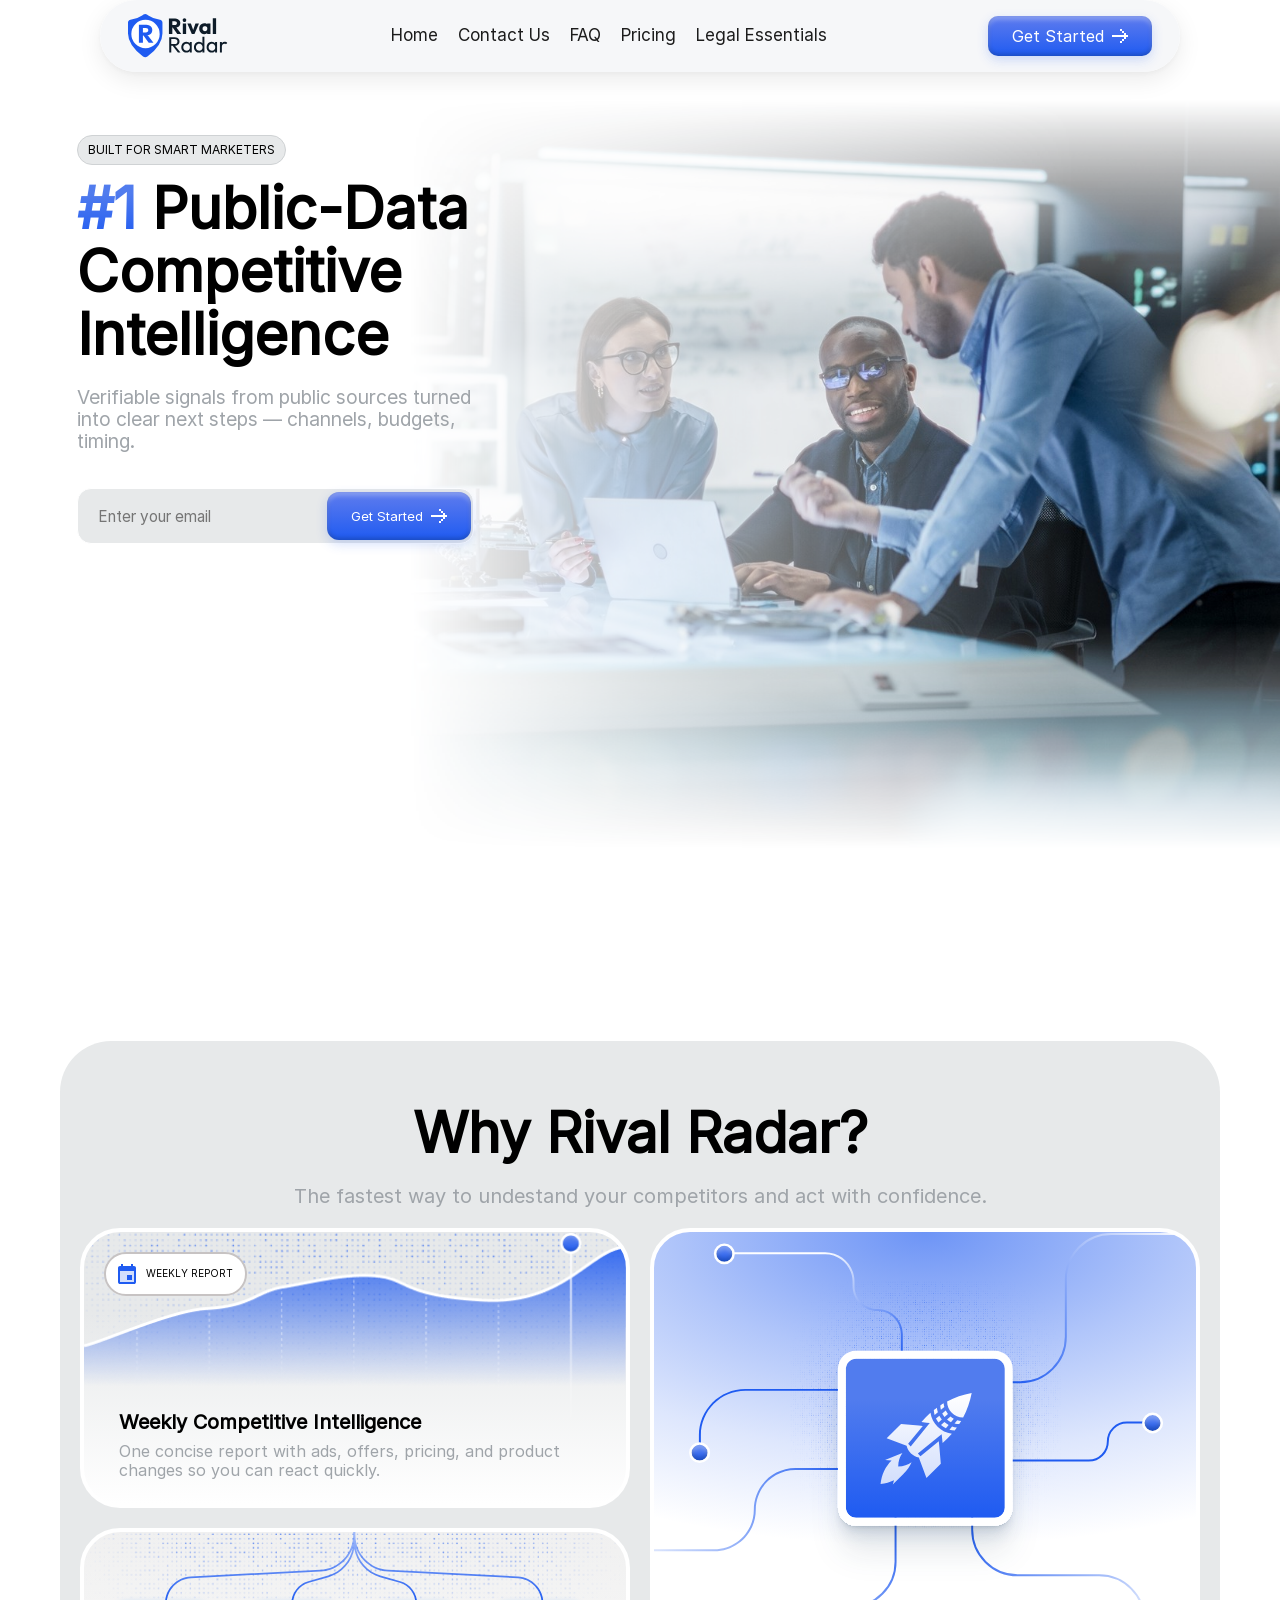
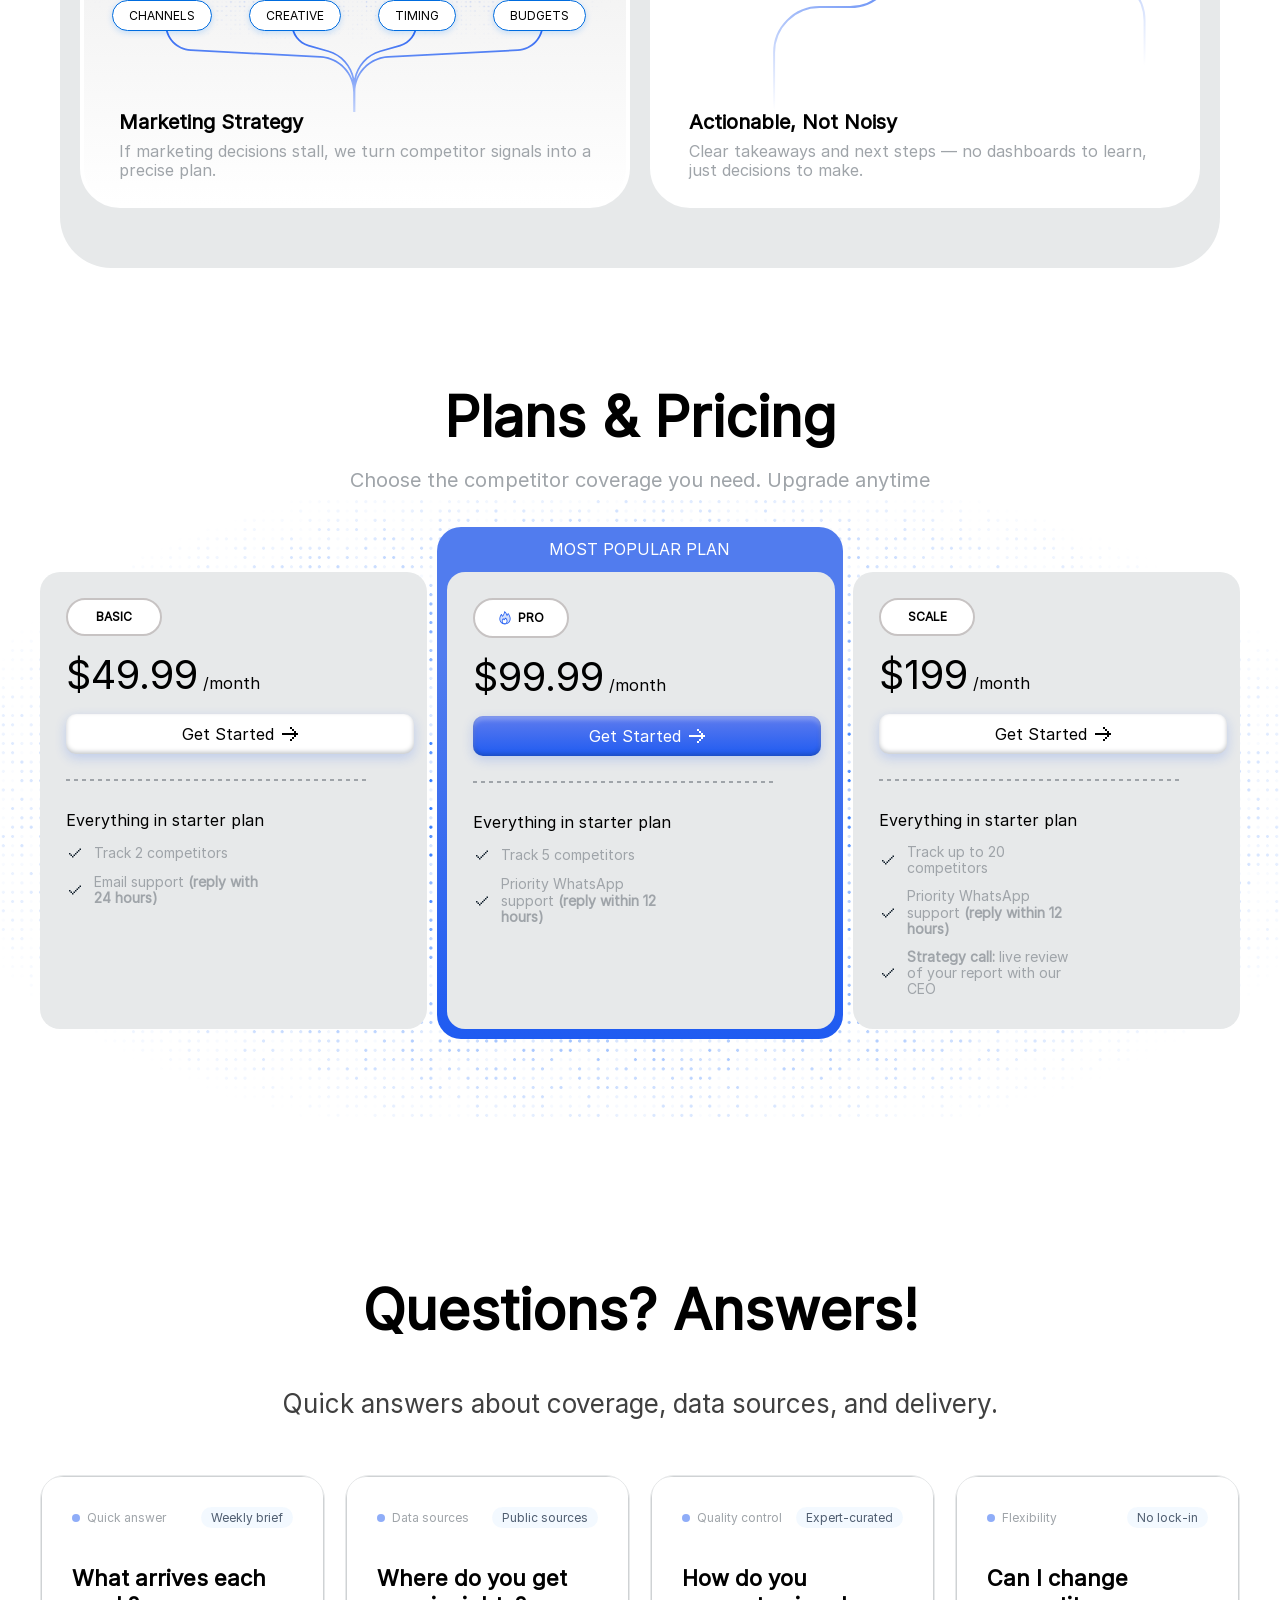
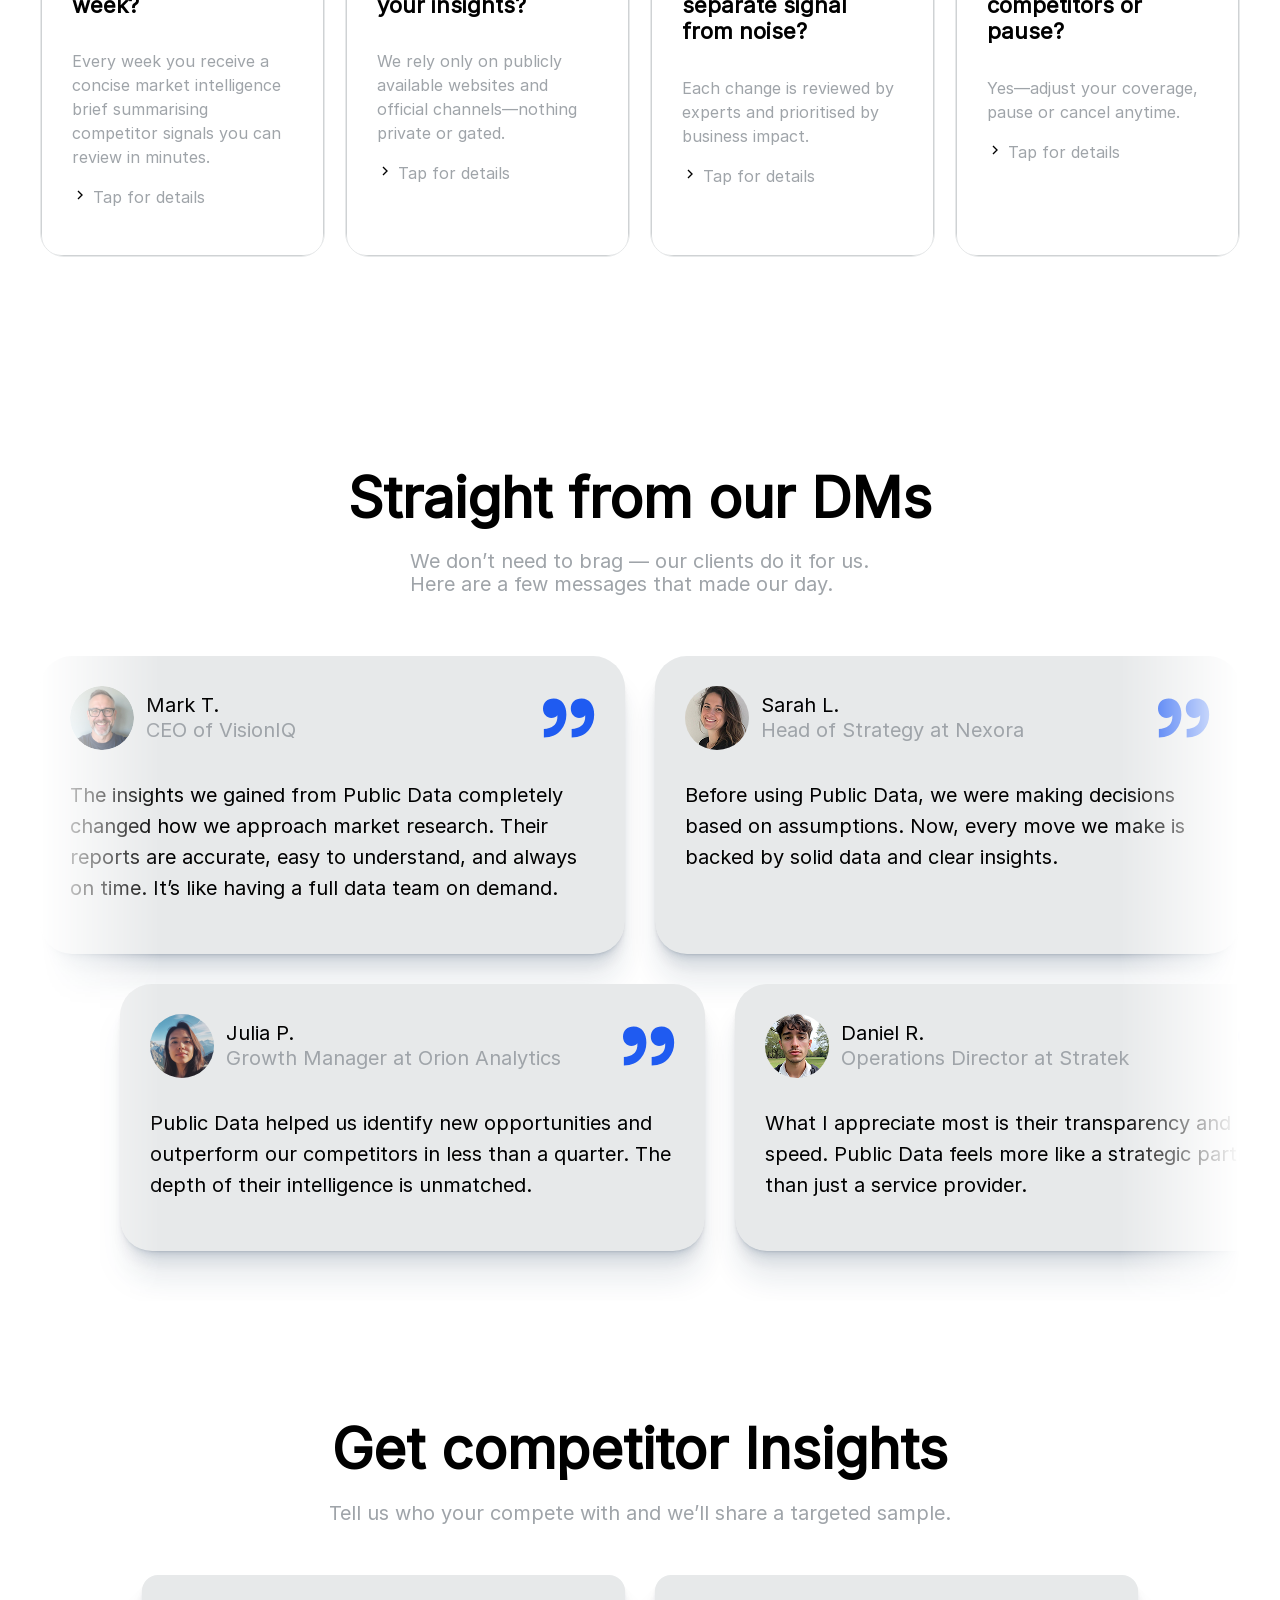
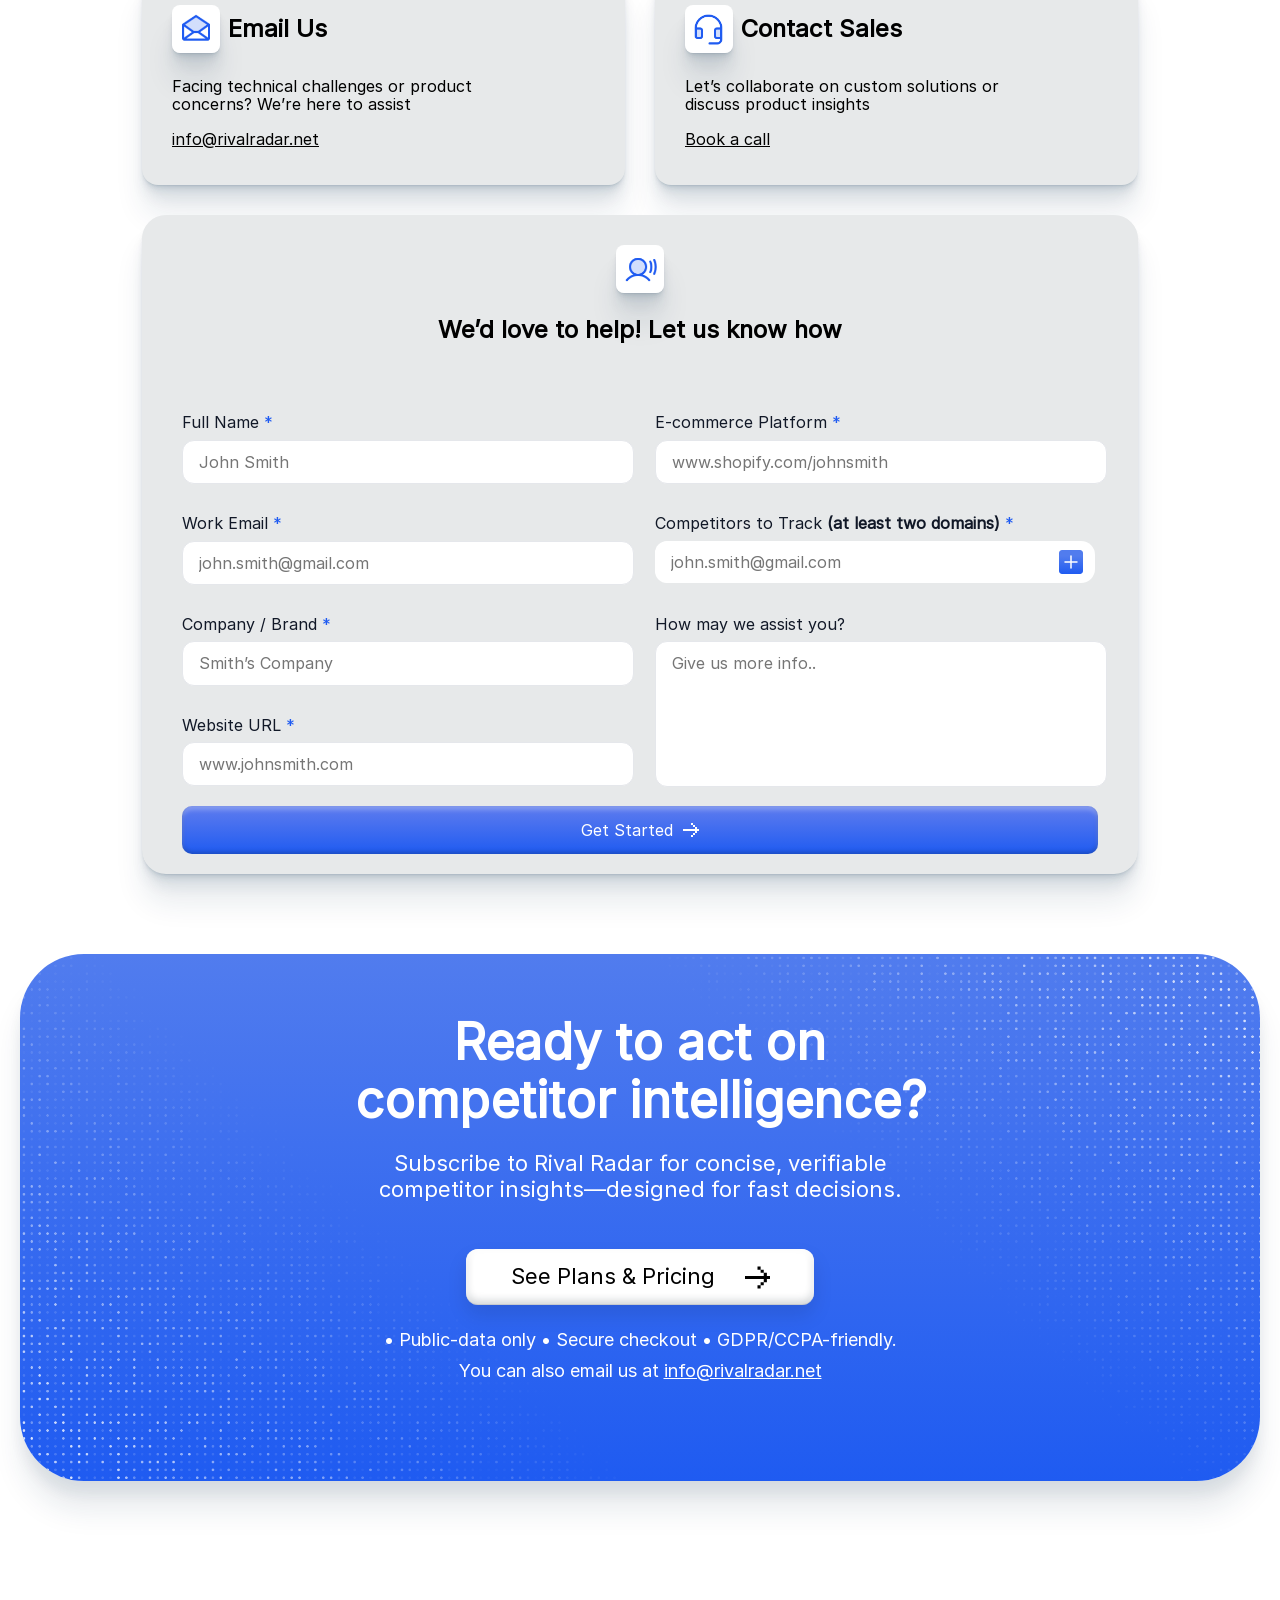
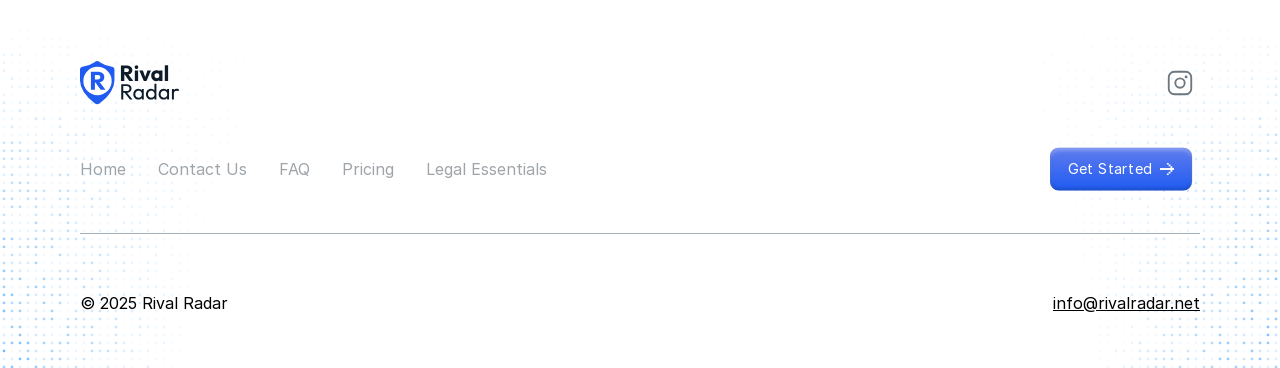
==== index.html @ d48bf8bb "Responsividad en distintas resoluciones" ====
<!doctype html>
<html lang="es">
  <head>
    <meta charset="UTF-8" />
    <meta name="viewport" content="width=device-width, initial-scale=1" />
    <title>RivalRadar</title>
    <meta name="description" content="Landing Page - RivalRadar" />
    <link rel="stylesheet" href="vendor/normalize.css" />
    <link rel="stylesheet" href="vendor/fonts.css" />
    <link rel="stylesheet" href="pages/index.css" />
  </head>
  <body class="body">
    <div class="page">
      <header id="home" class="header">
        <nav class="nav">
          <a href="#home" class="nav__logo-link">
            <img
              src="./images/brand.svg"
              alt="Logotipo RivalRadar"
              class="nav__logo"
            />
          </a>

          <ul class="nav__links">
            <li class="nav__item">
              <a href="#home" class="nav__link">Home</a>
            </li>
            <li class="nav__item">
              <a href="#contact" class="nav__link">Contact Us</a>
            </li>
            <li class="nav__item"><a href="#faq" class="nav__link">FAQ</a></li>
            <li class="nav__item">
              <a href="#pricing" class="nav__link">Pricing</a>
            </li>
            <li class="nav__item">
              <a href="legal.html" class="nav__link">Legal Essentials</a>
            </li>
          </ul>

          <a href="#pricing" class="button">
            Get Started
            <img src="./images/Vector.svg" alt="Flecha" class="button__icon" />
          </a>
        </nav>

        <div class="header__hero-image-container">
          <img
            src="images/Encabezado.jpg"
            alt="Hero section"
            class="header__image"
          />
        </div>

        <div class="header__content">
          <span class="header__label">BUILT FOR SMART MARKETERS</span>

          <h1 class="header__title">
            <span class="header__accent">#1</span>
            Public-Data Competitive Intelligence
          </h1>

          <p class="header__description">
            Verifiable signals from public sources turned into clear next steps
            — channels, budgets, timing.
          </p>

          <form class="header__form">
            <label for="email" class="header__label-hidden"
              >Enter your email</label
            >
            <input
              type="email"
              id="email"
              name="email"
              class="header__input"
              placeholder="Enter your email"
            />

            <button type="submit" href="#pricing" class="button">
              Get Started
              <img
                src="./images/Vector.svg"
                alt="Flecha"
                class="button__icon"
              />
            </button>
          </form>
        </div>
      </header>

      <main class="content">
        <section class="benefits">
          <h2 class="benefits__title">Why Rival Radar?</h2>
          <p class="benefits__text">
            The fastest way to undestand your competitors and act with
            confidence.
          </p>

          <div class="benefits__grid">
            <div class="benefits__item benefits__item--featured">
              <span class="benefits__tag">
                <img
                  class="benefits__tag-icon"
                  alt="Calendario"
                  src="images/Calendario.svg"
                />
                WEEKLY REPORT
              </span>
              <p class="benefits__item-title">
                Weekly Competitive Intelligence
              </p>
              <p class="benefits__item-text">
                One concise report with ads, offers, pricing, and product
                changes so you can react quickly.
              </p>
            </div>

            <div class="benefits__item benefits__item--strategy">
              <div class="benefits__tag-container">
                <span class="benefits__tag-label">CHANNELS</span>
                <span class="benefits__tag-label">CREATIVE</span>
                <span class="benefits__tag-label">TIMING</span>
                <span class="benefits__tag-label">BUDGETS</span>
              </div>
              <p class="benefits__item-title">Marketing Strategy</p>
              <p class="benefits__item-text">
                If marketing decisions stall, we turn competitor signals into a
                precise plan.
              </p>
            </div>

            <div class="benefits__item benefits__item--simple">
              <p class="benefits__item-title">Actionable, Not Noisy</p>
              <p class="benefits__item-text">
                Clear takeaways and next steps — no dashboards to learn, just
                decisions to make.
              </p>
            </div>
          </div>
        </section>
        <section id="pricing" class="pricing">
          <h2 class="pricing__title">Plans & Pricing</h2>
          <p class="pricing__subtitle">
            Choose the competitor coverage you need. Upgrade anytime
          </p>

          <div class="pricing__grid">
            <div class="pricing__item">
              <span class="pricing__tag">BASIC</span>
              <p class="pricing__price">
                <span class="pricing__amount">$49.99</span>
                <span class="pricing__period">/month</span>
              </p>

              <a href="#get-started" class="button button--white">
                Get Started
                <img
                  src="./images/Vector.svg"
                  alt="Flecha"
                  class="button__icon button__icon--dark"
                />
              </a>

              <img
                src="./images/vector51.svg"
                alt="Linea divisora"
                class="pricing__divider"
              />

              <p class="pricing__feature-title">Everything in starter plan</p>

              <ul class="pricing__list">
                <li class="pricing__feature">
                  <img
                    src="./images/check.svg"
                    alt="check"
                    class="pricing__check"
                  />
                  <span class="pricing__feature-text">Track 2 competitors</span>
                </li>
                <li class="pricing__feature">
                  <img
                    src="./images/check.svg"
                    alt="check"
                    class="pricing__check"
                  />
                  <span class="pricing__feature-text"
                    >Email support <strong>(reply with 24 hours)</strong></span
                  >
                </li>
              </ul>
            </div>

            <div class="pricing__wrapper">
              <span class="pricing__popular-label">MOST POPULAR PLAN</span>
              <div class="pricing__item pricing__item--pro">
                <div class="pricing__badge">
                  <span class="pricing__tag">
                    <img
                      src="./images/fire.svg"
                      alt="Pro plan fire"
                      class="pricing__icon-fire"
                    />
                    PRO
                  </span>
                </div>
                <p class="pricing__price">
                  <span class="pricing__amount">$99.99</span>
                  <span class="pricing__period">/month</span>
                </p>

                <a href="#get-started" class="button">
                  Get Started
                  <img
                    src="./images/Vector.svg"
                    alt="Flecha"
                    class="button__icon"
                  />
                </a>

                <img
                  src="./images/vector51.svg"
                  alt="Linea divisora"
                  class="pricing__divider"
                />

                <p class="pricing__feature-title">Everything in starter plan</p>

                <ul class="pricing__list">
                  <li class="pricing__feature">
                    <img
                      src="./images/check.svg"
                      alt="check"
                      class="pricing__check"
                    />
                    <span class="pricing__feature-text"
                      >Track 5 competitors</span
                    >
                  </li>
                  <li class="pricing__feature">
                    <img
                      src="./images/check.svg"
                      alt="check"
                      class="pricing__check"
                    />
                    <span class="pricing__feature-text"
                      >Priority WhatsApp support
                      <strong>(reply within 12 hours)</strong></span
                    >
                  </li>
                </ul>
              </div>
            </div>

            <div class="pricing__item">
              <span class="pricing__tag">SCALE</span>
              <p class="pricing__price">
                <span class="pricing__amount">$199</span>
                <span class="pricing__period">/month</span>
              </p>

              <a href="#get-started" class="button button--white">
                Get Started
                <img
                  src="./images/Vector.svg"
                  alt="Flecha"
                  class="button__icon button__icon--dark"
                />
              </a>

              <img
                src="./images/vector51.svg"
                alt="Linea divisora"
                class="pricing__divider"
              />

              <p class="pricing__feature-title">Everything in starter plan</p>

              <ul class="pricing__list">
                <li class="pricing__feature">
                  <img
                    src="./images/check.svg"
                    alt="check"
                    class="pricing__check"
                  />
                  <span class="pricing__feature-text"
                    >Track up to 20 competitors</span
                  >
                </li>
                <li class="pricing__feature">
                  <img
                    src="./images/check.svg"
                    alt="check"
                    class="pricing__check"
                  />
                  <span class="pricing__feature-text"
                    >Priority WhatsApp support
                    <strong>(reply within 12 hours)</strong></span
                  >
                </li>
                <li class="pricing__feature">
                  <img
                    src="./images/check.svg"
                    alt="check"
                    class="pricing__check"
                  />
                  <span class="pricing__feature-text"
                    ><strong>Strategy call:</strong> live review of your report
                    with our CEO</span
                  >
                </li>
              </ul>
            </div>
          </div>
        </section>
        <section id="faq" class="faq">
          <div class="faq__container">
            <h2 class="faq__title">Questions? Answers!</h2>
            <p class="faq__subtitle">
              Quick answers about coverage, data sources, and delivery.
            </p>
            <div class="faq__grid">
              <article
                class="faq__card"
                role="button"
                tabindex="0"
                aria-label="Pregunta frecuente: Haz clic para ver respuesta"
              >
                <div class="faq__card-inner">
                  <div class="faq__front">
                    <div class="faq__header">
                      <span class="faq__header--text"
                        ><span class="faq__dot"></span>Quick answer</span
                      >
                      <span class="faq__header--label">Weekly brief</span>
                    </div>
                    <h3 class="faq__question">What arrives each week?</h3>
                    <p class="faq__text">
                      Every week you receive a concise market intelligence brief
                      summarising competitor signals you can review in minutes.
                    </p>
                    <div class="faq__hint">
                      <svg
                        viewBox="0 0 24 24"
                        width="16"
                        fill="none"
                        stroke="currentColor"
                        stroke-width="2"
                      >
                        <path d="M9 6l6 6-6 6" />
                      </svg>
                      <span class="faq__hint--text">Tap for details</span>
                    </div>
                  </div>

                  <div class="faq__back">
                    <div class="faq__header">
                      <span class="faq__header--text">Details</span>
                      <span class="faq__header--label">Weekly brief</span>
                    </div>
                    <p class="faq__back--text">
                      Your weekly brief highlights pricing changes, messaging
                      shifts, ads and product launches shaping your market. Each
                      insight links to a public source for fast verification.
                    </p>
                    <div class="faq__proof">
                      <strong class="faq__proof--strong">Essential:</strong>
                      focus on strategy while we track the market for you.
                    </div>
                  </div>
                </div>
              </article>
              <article
                class="faq__card"
                role="button"
                tabindex="0"
                aria-label="Pregunta frecuente: Haz clic para ver respuesta"
              >
                <div class="faq__card-inner">
                  <div class="faq__front">
                    <div class="faq__header">
                      <span class="faq__header--text"
                        ><span class="faq__dot"></span>Data sources</span
                      >
                      <span class="faq__header--label">Public sources</span>
                    </div>
                    <h3 class="faq__question">
                      Where do you get your insights?
                    </h3>
                    <p class="faq__text">
                      We rely only on publicly available websites and official
                      channels—nothing private or gated.
                    </p>
                    <div class="faq__hint">
                      <svg
                        viewBox="0 0 24 24"
                        width="16"
                        fill="none"
                        stroke="currentColor"
                        stroke-width="2"
                      >
                        <path d="M9 6l6 6-6 6" />
                      </svg>
                      <span class="faq__hint--text">Tap for details</span>
                    </div>
                  </div>

                  <div class="faq__back">
                    <div class="faq__header">
                      <span class="faq__header--text">Details</span>
                      <span class="faq__header--label">Public sources</span>
                    </div>
                    <p class="faq__back--text">
                      We monitor competitor websites, pricing pages, publicly
                      disclosed ad libraries and official announcements. No
                      logins, no personal data—just transparent, verifiable
                      sources.
                    </p>
                    <div class="faq__proof">
                      <strong class="faq__proof--strong">Trust:</strong>
                      every insight cites the original public page.
                    </div>
                  </div>
                </div>
              </article>
              <article
                class="faq__card"
                role="button"
                tabindex="0"
                aria-label="Pregunta frecuente: Haz clic para ver respuesta"
              >
                <div class="faq__card-inner">
                  <div class="faq__front">
                    <div class="faq__header">
                      <span class="faq__header--text"
                        ><span class="faq__dot"></span>Quality control</span
                      >
                      <span class="faq__header--label">Expert-curated</span>
                    </div>
                    <h3 class="faq__question">
                      How do you separate signal from noise?
                    </h3>
                    <p class="faq__text">
                      Each change is reviewed by experts and prioritised by
                      business impact.
                    </p>
                    <div class="faq__hint">
                      <svg
                        viewBox="0 0 24 24"
                        width="16"
                        fill="none"
                        stroke="currentColor"
                        stroke-width="2"
                      >
                        <path d="M9 6l6 6-6 6" />
                      </svg>
                      <span class="faq__hint--text">Tap for details</span>
                    </div>
                  </div>

                  <div class="faq__back">
                    <div class="faq__header">
                      <span class="faq__header--text">Details</span>
                      <span class="faq__header--label">Expert-curated</span>
                    </div>
                    <p class="faq__back--text">
                      Our analysts verify what changed, add context on why it
                      matters, and filter out low‑impact updates. You react only
                      to meaningful shifts, not every tiny tweak.
                    </p>
                    <div class="faq__proof">
                      <strong class="faq__proof--strong">Result:</strong>
                      more signal, less noise.
                    </div>
                  </div>
                </div>
              </article>
              <article
                class="faq__card"
                role="button"
                tabindex="0"
                aria-label="Pregunta frecuente: Haz clic para ver respuesta"
              >
                <div class="faq__card-inner">
                  <div class="faq__front">
                    <div class="faq__header">
                      <span class="faq__header--text"
                        ><span class="faq__dot"></span>Flexibility</span
                      >
                      <span class="faq__header--label">No lock‑in</span>
                    </div>
                    <h3 class="faq__question">
                      Can I change competitors or pause?
                    </h3>
                    <p class="faq__text">
                      Yes—adjust your coverage, pause or cancel anytime.
                    </p>
                    <div class="faq__hint">
                      <svg
                        viewBox="0 0 24 24"
                        width="16"
                        fill="none"
                        stroke="currentColor"
                        stroke-width="2"
                      >
                        <path d="M9 6l6 6-6 6" />
                      </svg>
                      <span class="faq__hint--text">Tap for details</span>
                    </div>
                  </div>

                  <div class="faq__back">
                    <div class="faq__header">
                      <span class="faq__header--text">Details</span>
                      <span class="faq__header--label">No lock‑in</span>
                    </div>
                    <p class="faq__back--text">
                      Update the companies you track at any time, pause when
                      you’re busy and resume when ready.
                    </p>
                    <div class="faq__proof">
                      <strong class="faq__proof--strong">Practical:</strong>
                      stay aligned with your evolving market.
                    </div>
                  </div>
                </div>
              </article>
            </div>
          </div>
        </section>
        <section class="testimonials">
          <div class="testimonials__container">
            <h2 class="testimonials__title">Straight from our DMs</h2>
            <p class="testimonials__subtitle">
              We don’t need to brag — our clients do it for us. Here are a few
              messages that made our day.
            </p>

            <div class="testimonials__grid">
              <article class="testimonials__card">
                <header class="testimonials__card-header">
                  <img
                    src="./images/mark.jpg"
                    alt="Mark T."
                    class="testimonials__avatar"
                  />
                  <div class="testimonials__author-info">
                    <span class="testimonials__name">Mark T.</span>
                    <span class="testimonials__occupation"
                      >CEO of VisionIQ</span
                    >
                  </div>
                  <img
                    src="./images/comillas.svg"
                    alt="comillas azules"
                    class="testimonials__quote-icon"
                  />
                </header>
                <p class="testimonials__card-text">
                  The insights we gained from Public Data completely changed how
                  we approach market research. Their reports are accurate, easy
                  to understand, and always on time. It’s like having a full
                  data team on demand.
                </p>
              </article>

              <article class="testimonials__card">
                <header class="testimonials__card-header">
                  <img
                    src="./images/sarah.jpg"
                    alt="Sarah L."
                    class="testimonials__avatar"
                  />
                  <div class="testimonials__author-info">
                    <span class="testimonials__name">Sarah L.</span>
                    <span class="testimonials__occupation"
                      >Head of Strategy at Nexora</span
                    >
                  </div>
                  <img
                    src="./images/comillas.svg"
                    alt="comillas azules"
                    class="testimonials__quote-icon"
                  />
                </header>
                <p class="testimonials__card-text">
                  Before using Public Data, we were making decisions based on
                  assumptions. Now, every move we make is backed by solid data
                  and clear insights.
                </p>
              </article>

              <article class="testimonials__card">
                <header class="testimonials__card-header">
                  <img
                    src="./images/julia.jpg"
                    alt="Julia P."
                    class="testimonials__avatar"
                  />
                  <div class="testimonials__author-info">
                    <span class="testimonials__name">Julia P.</span>
                    <span class="testimonials__occupation"
                      >Growth Manager at Orion Analytics</span
                    >
                  </div>
                  <img
                    src="./images/comillas.svg"
                    alt="comillas azules"
                    class="testimonials__quote-icon"
                  />
                </header>
                <p class="testimonials__card-text">
                  Public Data helped us identify new opportunities and
                  outperform our competitors in less than a quarter. The depth
                  of their intelligence is unmatched.
                </p>
              </article>

              <article class="testimonials__card">
                <header class="testimonials__card-header">
                  <img
                    src="./images/daniel.jpg"
                    alt="Daniel R."
                    class="testimonials__avatar"
                  />
                  <div class="testimonials__author-info">
                    <span class="testimonials__name">Daniel R.</span>
                    <span class="testimonials__occupation"
                      >Operations Director at Stratek</span
                    >
                  </div>
                  <img
                    src="./images/comillas.svg"
                    alt="comillas azules"
                    class="testimonials__quote-icon"
                  />
                </header>
                <p class="testimonials__card-text">
                  What I appreciate most is their transparency and speed. Public
                  Data feels more like a strategic partner than just a service
                  provider.
                </p>
              </article>
            </div>
          </div>
        </section>
        <section id="contact" class="insights">
          <div class="insights__container">
            <h2 class="insights__title">Get competitor Insights</h2>
            <p class="insights__subtitle">
              Tell us who your compete with and we’ll share a targeted sample.
            </p>

            <div class="insights__grid">
              <article class="insights__card">
                <header class="insights__card-header">
                  <img
                    src="./images/email.png"
                    alt="Logo de email"
                    class="insights__card-icon"
                  />
                  <span class="insights__card-label">Email Us</span>
                </header>
                <div class="insights__card-body">
                  <p class="insights__card-text">
                    Facing technical challenges or product concerns? We’re here
                    to assist
                  </p>
                </div>
                <footer class="insights__card-footer">
                  <a href="mailto:info@rivalradar.net" class="insights__link"
                    >info@rivalradar.net</a
                  >
                </footer>
              </article>

              <article class="insights__card">
                <header class="insights__card-header">
                  <img
                    src="./images/phonecall.png"
                    alt="Logo de phonecall"
                    class="insights__card-icon"
                  />
                  <span class="insights__card-label">Contact Sales</span>
                </header>
                <div class="insights__card-body">
                  <p class="insights__card-text">
                    Let’s collaborate on custom solutions or discuss product
                    insights
                  </p>
                </div>
                <footer class="insights__card-footer">
                  <a href="#" class="insights__link">Book a call</a>
                </footer>
              </article>

              <article class="insights__card insights__card--form">
                <header
                  class="insights__card-header insights__card-header--form"
                >
                  <img
                    src="./images/assistance.png"
                    alt="asistencia"
                    class="insights__card-icon"
                  />
                  <span class="insights__card-label insights__card-label--form">
                    We’d love to help! Let us know how
                  </span>
                </header>

                <div class="insights__form-wrapper">
                  <form action="#" class="form">
                    <div class="form__grid">
                      <div class="form__group">
                        <label for="full-name" class="form__label"
                          >Full Name
                          <span class="form__required">*</span></label
                        >
                        <input
                          id="full-name"
                          name="full-name"
                          type="text"
                          class="form__input"
                          placeholder="John Smith"
                          required
                        />
                      </div>

                      <div class="form__group">
                        <label for="platform" class="form__label"
                          >E-commerce Platform
                          <span class="form__required">*</span></label
                        >
                        <input
                          id="platform"
                          name="platform"
                          type="text"
                          class="form__input"
                          placeholder="www.shopify.com/johnsmith"
                          required
                        />
                      </div>

                      <div class="form__group">
                        <label for="email" class="form__label"
                          >Work Email
                          <span class="form__required">*</span></label
                        >
                        <input
                          id="email"
                          name="email"
                          type="email"
                          class="form__input"
                          placeholder="john.smith@gmail.com"
                          required
                        />
                      </div>

                      <div class="form__group">
                        <label for="competitors" class="form__label"
                          >Competitors to Track
                          <strong>(at least two domains)</strong>
                          <span class="form__required">*</span></label
                        >
                        <div class="form__input-container">
                          <input
                            id="competitors"
                            name="competitors"
                            type="text"
                            class="form__input"
                            placeholder="john.smith@gmail.com"
                            required
                          />
                          <button
                            type="button"
                            class="form__add-btn"
                            aria-label="Add competitor"
                          >
                            <img
                              src="./images/positivo.svg"
                              alt="Añadir"
                              class="form__add-icon"
                            />
                          </button>
                        </div>
                      </div>

                      <div class="form__group">
                        <label for="company" class="form__label"
                          >Company / Brand
                          <span class="form__required">*</span></label
                        >
                        <input
                          id="company"
                          name="company"
                          type="text"
                          class="form__input"
                          placeholder="Smith’s Company"
                          required
                        />
                      </div>

                      <div class="form__group">
                        <label for="message" class="form__label"
                          >How may we assist you?</label
                        >
                        <textarea
                          id="message"
                          name="message"
                          class="form__input form__input--textarea"
                          placeholder="Give us more info.."
                        ></textarea>
                      </div>

                      <div class="form__group">
                        <label for="website" class="form__label"
                          >Website URL
                          <span class="form__required">*</span></label
                        >
                        <input
                          id="website"
                          name="website"
                          type="url"
                          class="form__input"
                          placeholder="www.johnsmith.com"
                          required
                        />
                      </div>
                    </div>
                  </form>
                </div>

                <footer
                  class="insights__card-footer insights__card-footer--form"
                >
                  <a href="#pricing" class="button">
                    Get Started
                    <img
                      src="./images/Vector.svg"
                      alt="Flecha"
                      class="button__icon"
                    />
                  </a>
                </footer>
              </article>
            </div>
          </div>
        </section>
        <section class="cta-banner">
          <div class="cta-banner__container">
            <h2 class="cta-banner__title">
              Ready to act on competitor intelligence?
            </h2>
            <p class="cta-banner__description">
              Subscribe to Rival Radar for concise, verifiable competitor
              insights—designed for fast decisions.
            </p>

            <a href="#pricing" class="cta-banner__link">
              See Plans & Pricing
              <img
                src="./images/Vector.svg"
                alt="Flecha"
                class="cta-banner__link-icon"
              />
            </a>

            <div class="cta-banner__info">
              <span class="cta-banner__legal"
                >• Public-data only • Secure checkout •
                GDPR/CCPA-friendly.</span
              >
              <span class="cta-banner__contact">
                You can also email us at
                <a href="mailto:info@rivalradar.net" class="cta-banner__email"
                  >info@rivalradar.net</a
                >
              </span>
            </div>
          </div>
        </section>
      </main>
      <footer class="footer">
        <div class="footer__container">
          <div class="footer__header">
            <a href="#home" class="footer__logo-link">
              <img
                src="./images/brand.svg"
                alt="Logotipo RivalRadar"
                class="footer__logo"
              />
            </a>
            <img
              src="./images/instagram.svg"
              alt="Instagram"
              class="footer__social-icon"
            />
          </div>

          <nav class="footer__nav">
            <ul class="footer__links">
              <li class="footer__item">
                <a href="#home" class="footer__link">Home</a>
              </li>
              <li class="footer__item">
                <a href="#contact" class="footer__link">Contact Us</a>
              </li>
              <li class="footer__item">
                <a href="#faq" class="footer__link">FAQ</a>
              </li>
              <li class="footer__item">
                <a href="#pricing" class="footer__link">Pricing</a>
              </li>
              <li class="footer__item">
                <a href="legal.html" class="footer__link">Legal Essentials</a>
              </li>
            </ul>

            <a href="#pricing" class="footer__cta">
              Get Started
              <img
                src="./images/Vector.svg"
                alt="Flecha"
                class="footer__cta-icon"
              />
            </a>
          </nav>

          <img
            src="./images/dividerLine.svg"
            alt="línea divisoria"
            class="footer__divider"
          />
        </div>

        <div class="footer__bottom">
          <p class="footer__copy">© 2025 Rival Radar</p>
          <a href="mailto:info@rivalradar.net" class="footer__email"
            >info@rivalradar.net</a
          >
        </div>
      </footer>
    </div>
    <script type="module" src="./scripts/script.js"></script>
  </body>
</html>
---- vendor/fonts.css ----
@font-face {
  font-family: "Inter";
  src: url(./fonts/Inter-Regular.woff2) format("woff2");
  font-weight: 400;
}

@font-face {
  font-family: "Inter-black";
  src: url(./fonts/Inter-Black.woff2) format("woff2");
  font-weight: 900;
}
---- pages/index.css ----
@import url(../blocks/header.css);
@import url(../blocks/page.css);
@import url(../blocks/whyRivalRadal.css);
@import url(../blocks/footer.css);
@import url(../blocks/plansAndPricing.css);
@import url(../blocks/faq.css);
@import url(../blocks/testimonials.css);
@import url(../blocks/form.css);
@import url(../blocks/ctaBanner.css);
@import url(../blocks/legalHeader.css);
@import url(../blocks/essentials.css);
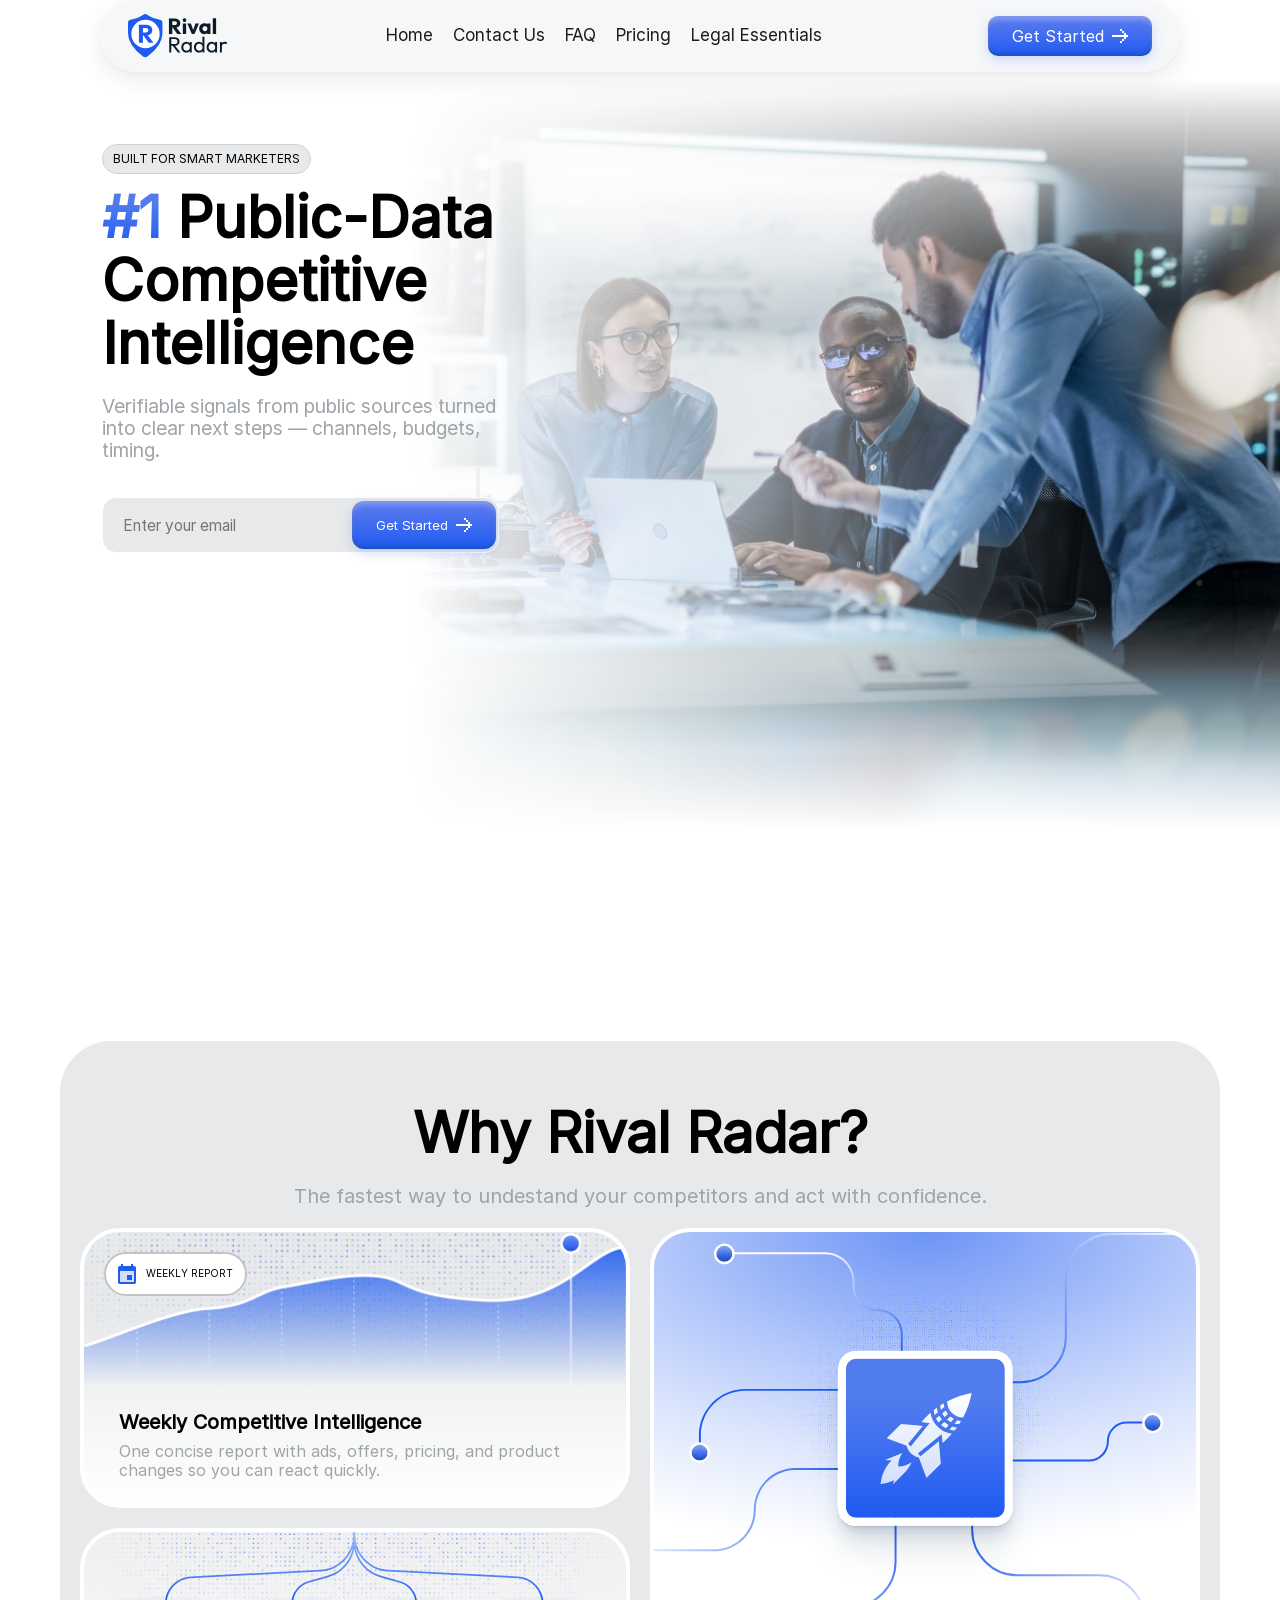
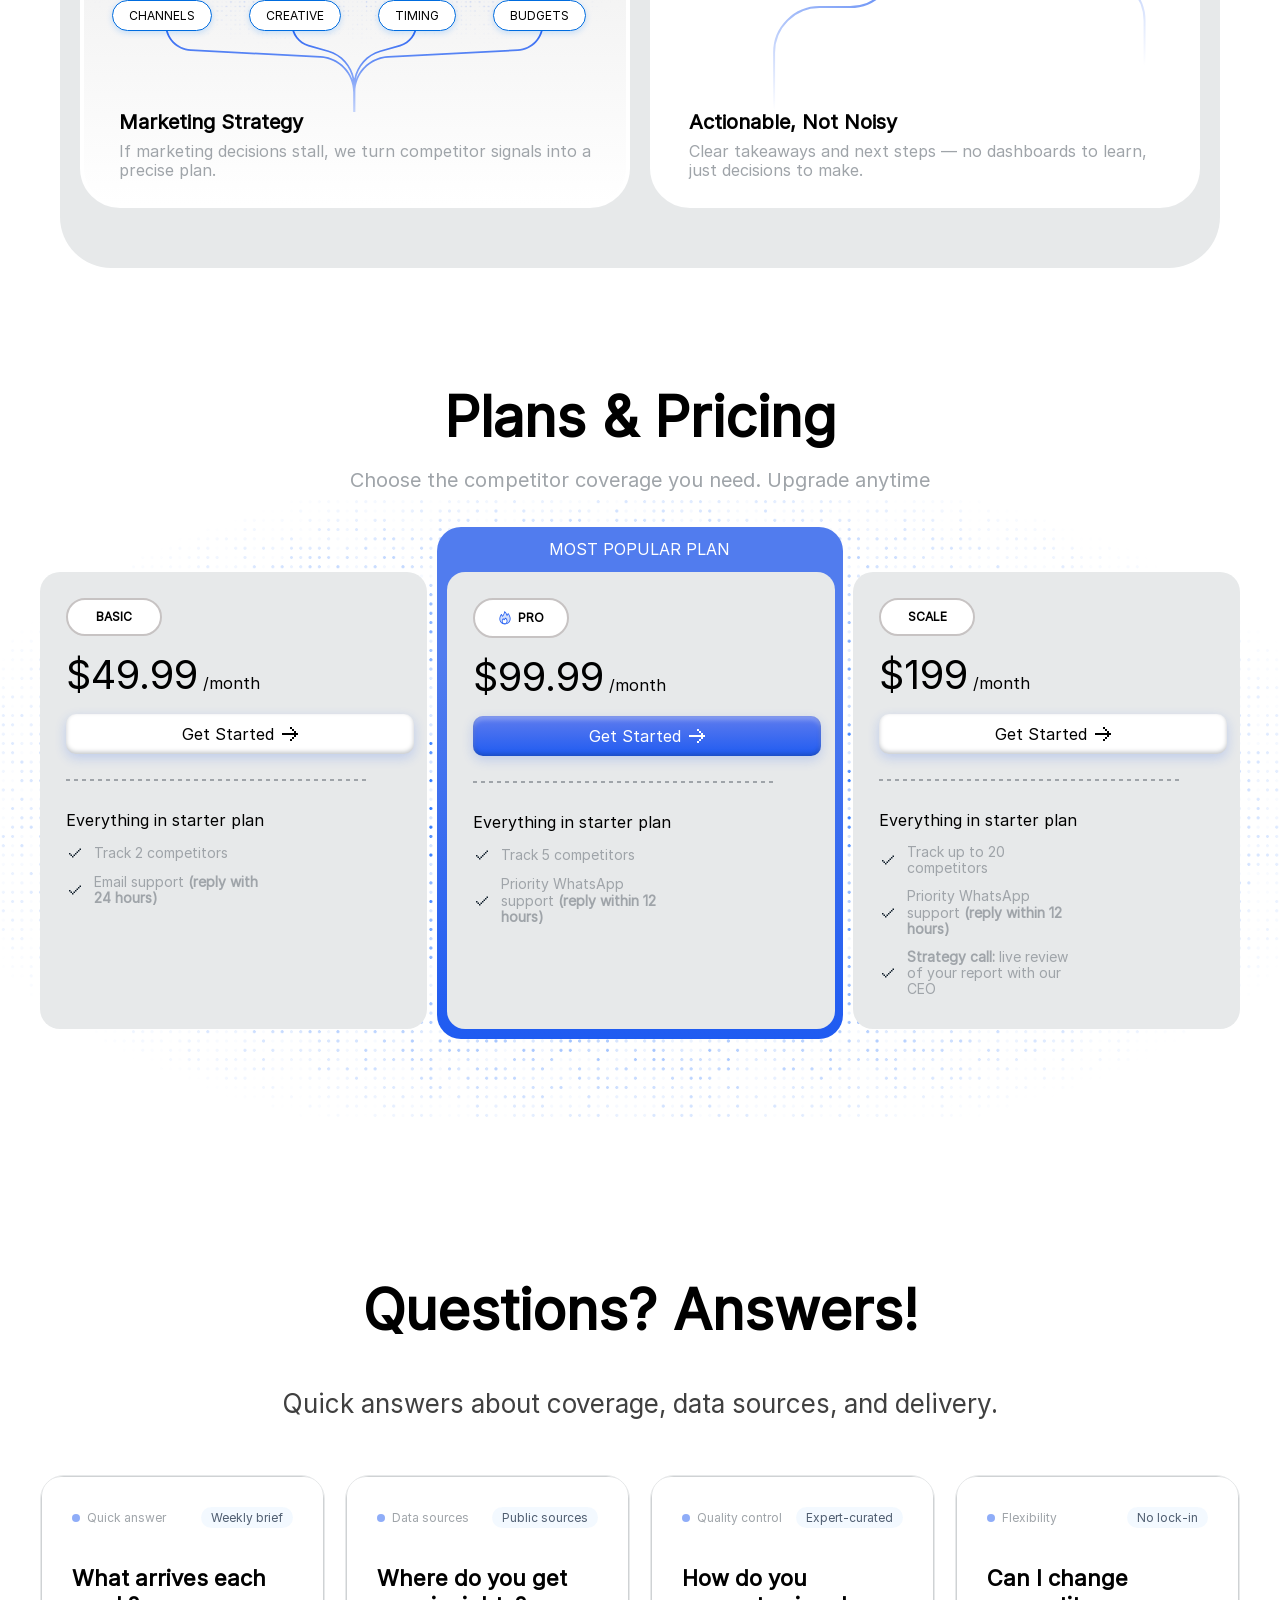
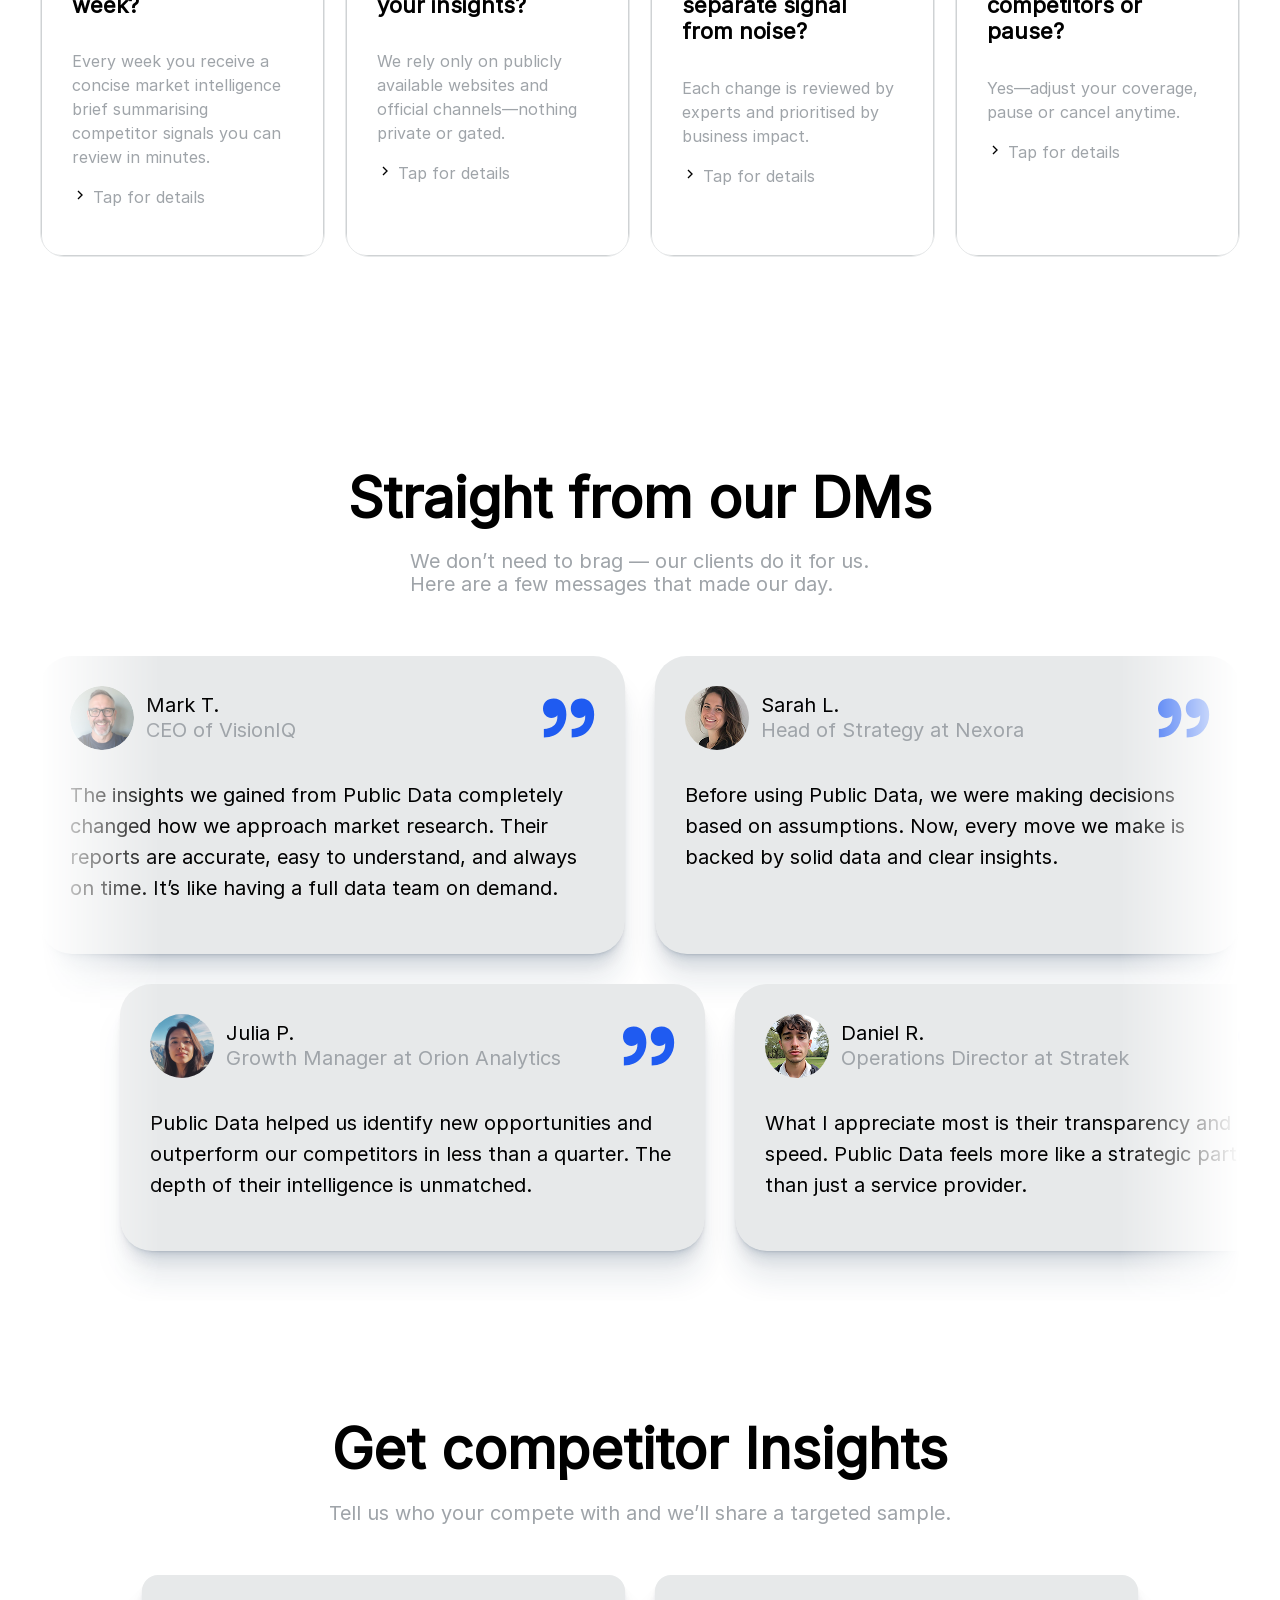
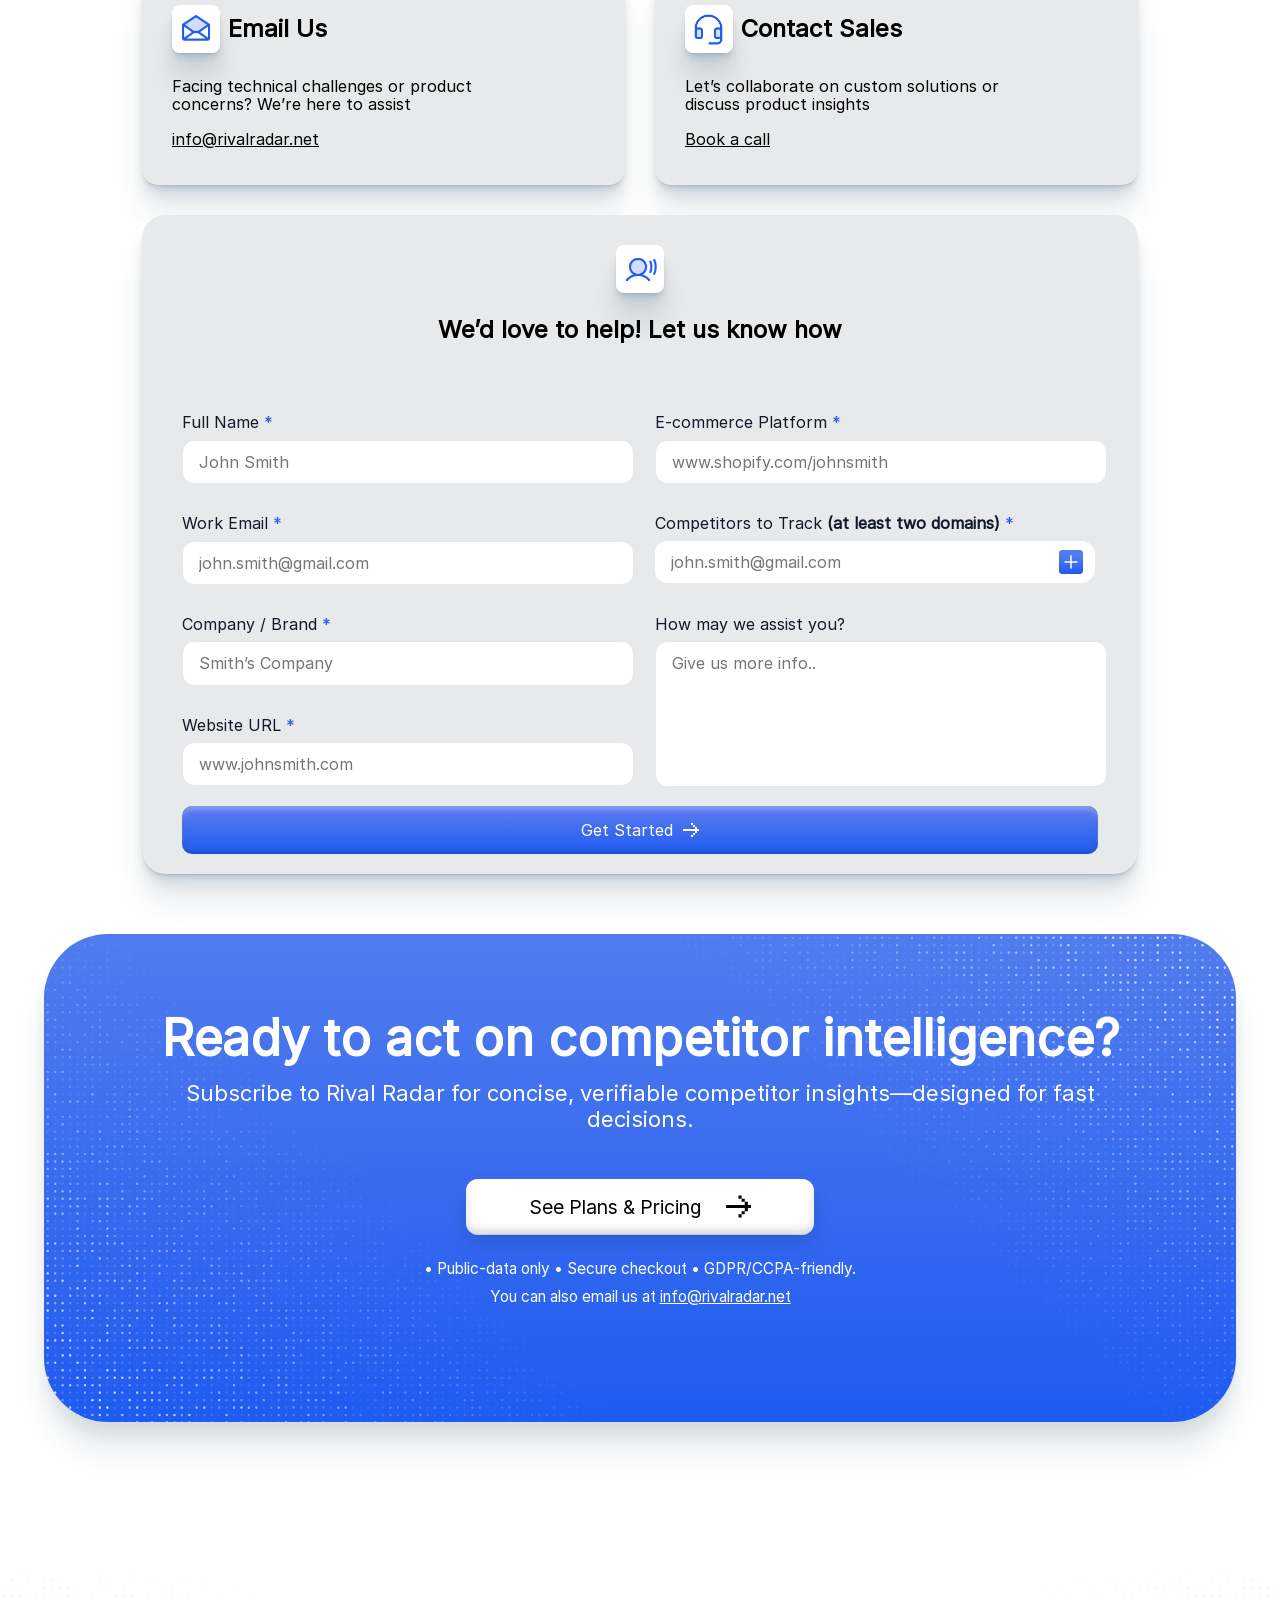
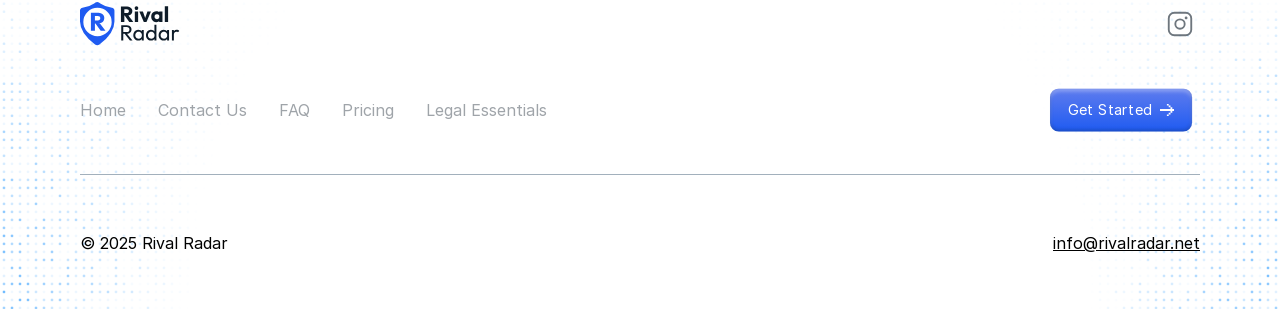
==== commit 3d50dd4f: "Ajustar tamaños de secciones en resoluciones pequeñas" ====
--- a/index.html
+++ b/index.html
@@ -20,27 +20,39 @@
               class="nav__logo"
             />
           </a>
-
-          <ul class="nav__links">
-            <li class="nav__item">
-              <a href="#home" class="nav__link">Home</a>
-            </li>
-            <li class="nav__item">
-              <a href="#contact" class="nav__link">Contact Us</a>
-            </li>
-            <li class="nav__item"><a href="#faq" class="nav__link">FAQ</a></li>
-            <li class="nav__item">
-              <a href="#pricing" class="nav__link">Pricing</a>
-            </li>
-            <li class="nav__item">
-              <a href="legal.html" class="nav__link">Legal Essentials</a>
-            </li>
-          </ul>
-
-          <a href="#pricing" class="button">
-            Get Started
-            <img src="./images/Vector.svg" alt="Flecha" class="button__icon" />
-          </a>
+          <button class="nav__toggle" id="mobile-menu" aria-label="Abrir menú">
+            <span class="bar"></span>
+            <span class="bar"></span>
+            <span class="bar"></span>
+          </button>
+          <div class="nav__content" id="nav-content">
+            <ul class="nav__links">
+              <li class="nav__item">
+                <a href="#home" class="nav__link">Home</a>
+              </li>
+              <li class="nav__item">
+                <a href="#contact" class="nav__link">Contact Us</a>
+              </li>
+              <li class="nav__item">
+                <a href="#faq" class="nav__link">FAQ</a>
+              </li>
+              <li class="nav__item">
+                <a href="#pricing" class="nav__link">Pricing</a>
+              </li>
+              <li class="nav__item">
+                <a href="legal.html" class="nav__link">Legal Essentials</a>
+              </li>
+            </ul>
+
+            <a href="#pricing" class="button">
+              Get Started
+              <img
+                src="./images/Vector.svg"
+                alt="Flecha"
+                class="button__icon"
+              />
+            </a>
+          </div>
         </nav>
 
         <div class="header__hero-image-container">
